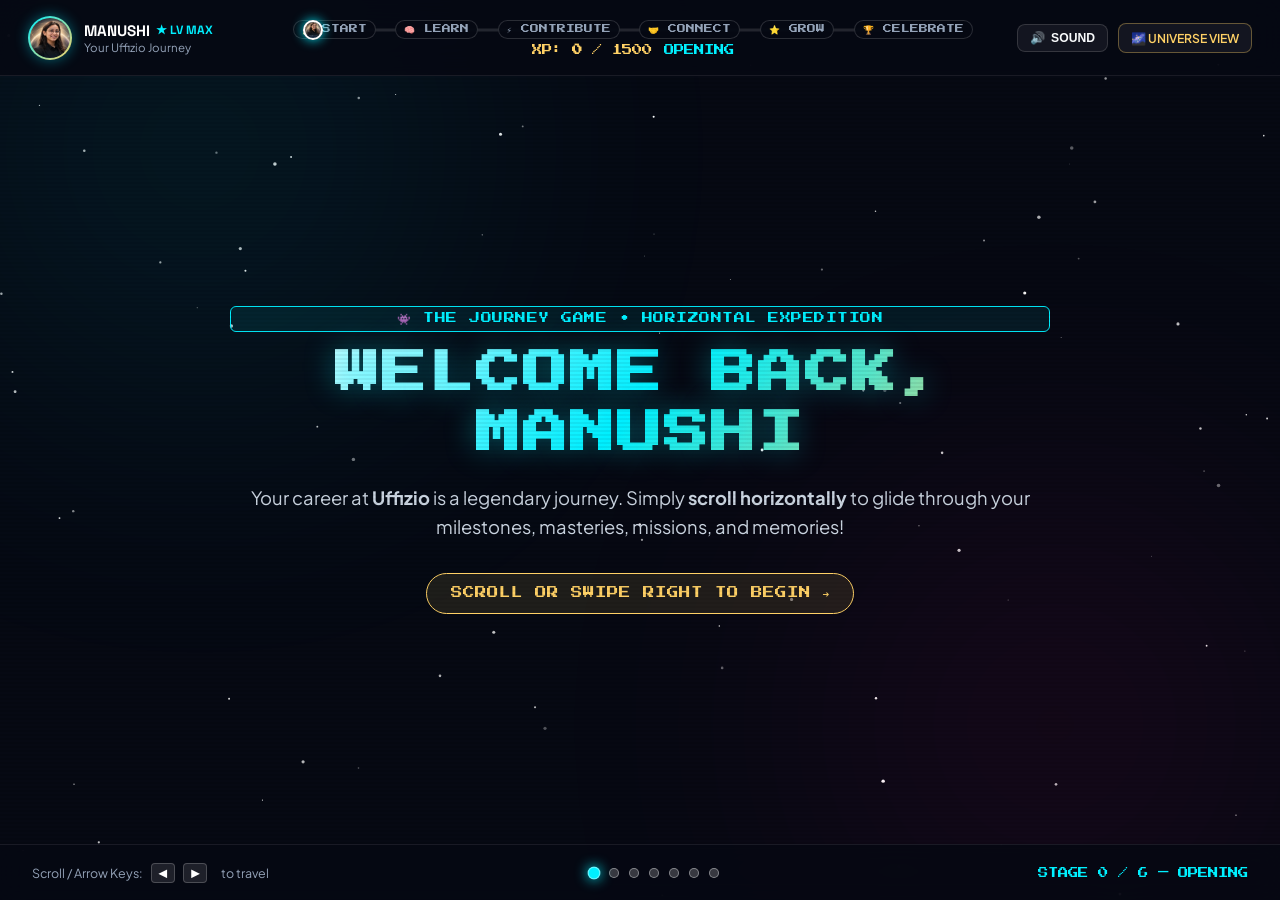
==== game.html @ 14e78135 "Initial commit: Digital Memory Palace - Employee Journey web application" ====
<!DOCTYPE html>
<html lang="en">
<head>
  <meta charset="UTF-8">
  <meta name="viewport" content="width=device-width, initial-scale=1.0">
  <title>THE JOURNEY GAME | Level Up Your Journey — Manushi</title>
  <!-- Google Fonts -->
  <link rel="preconnect" href="https://fonts.googleapis.com">
  <link rel="preconnect" href="https://fonts.gstatic.com" crossorigin>
  <link href="https://fonts.googleapis.com/css2?family=Press+Start+2P&family=Plus+Jakarta+Sans:wght@300;400;500;600;700;800&family=Space+Grotesk:wght@400;600;700;800&display=swap" rel="stylesheet">

  <style>
    :root {
      --bg-dark: #060913;
      --bg-card: rgba(15, 23, 42, 0.7);
      --border-glow: rgba(0, 240, 255, 0.22);
      --border-gold: rgba(255, 209, 102, 0.35);
      --cyan-neon: #00f0ff;
      --gold-neon: #ffd166;
      --purple-neon: #b5179e;
      --pink-neon: #ff007f;
      --green-neon: #06d6a0;
      --text-main: #f8fafc;
      --text-muted: #94a3b8;
      --font-arcade: 'Press Start 2P', monospace;
      --font-display: 'Space Grotesk', sans-serif;
      --font-body: 'Plus Jakarta Sans', sans-serif;
      --header-h: 76px;
      --bottom-h: 56px;
    }

    * {
      box-sizing: border-box;
      margin: 0;
      padding: 0;
      user-select: none;
      -webkit-user-select: none;
    }

    html, body {
      width: 100vw;
      height: 100vh;
      overflow: hidden;
      background-color: var(--bg-dark);
      color: var(--text-main);
      font-family: var(--font-body);
      position: relative;
    }

    /* Ambient Canvases */
    #starsCanvas, #confettiCanvas {
      position: fixed;
      top: 0;
      left: 0;
      width: 100%;
      height: 100%;
      pointer-events: none;
      z-index: 1;
    }
    #confettiCanvas {
      z-index: 1000;
    }

    /* Scanlines effect (subtle arcade texture) */
    .scanlines {
      position: fixed;
      top: 0;
      left: 0;
      width: 100vw;
      height: 100vh;
      pointer-events: none;
      background: linear-gradient(rgba(18, 16, 16, 0) 50%, rgba(0, 0, 0, 0.18) 50%);
      background-size: 100% 4px;
      z-index: 99;
      opacity: 0.3;
    }

    /* Ambient Nebulae */
    .ambient-glow {
      position: fixed;
      border-radius: 50%;
      filter: blur(140px);
      pointer-events: none;
      opacity: 0.14;
      z-index: 1;
      animation: pulseGlow 14s ease-in-out infinite alternate;
    }
    .glow-1 {
      width: 700px;
      height: 700px;
      background: radial-gradient(circle, #00f0ff, transparent 70%);
      top: -200px;
      left: -150px;
    }
    .glow-2 {
      width: 650px;
      height: 650px;
      background: radial-gradient(circle, #ff007f, transparent 70%);
      bottom: -150px;
      right: -100px;
    }
    @keyframes pulseGlow {
      0% { transform: scale(1) translate(0, 0); opacity: 0.1; }
      100% { transform: scale(1.15) translate(40px, 30px); opacity: 0.2; }
    }

    /* ==========================================================================
       FIXED TOP HUD & JOURNEY OVERWORLD TRACK
       ========================================================================== */
    .game-top-bar {
      position: fixed;
      top: 0;
      left: 0;
      width: 100%;
      height: var(--header-h);
      background: rgba(6, 9, 19, 0.88);
      backdrop-filter: blur(16px);
      -webkit-backdrop-filter: blur(16px);
      border-bottom: 1px solid rgba(255, 255, 255, 0.08);
      z-index: 100;
      display: flex;
      align-items: center;
      justify-content: space-between;
      padding: 0 28px;
      gap: 20px;
    }

    .player-chip {
      display: flex;
      align-items: center;
      gap: 12px;
      min-width: 220px;
    }
    .player-avatar-ring {
      position: relative;
      width: 44px;
      height: 44px;
      border-radius: 50%;
      padding: 2px;
      background: linear-gradient(135deg, var(--cyan-neon), var(--gold-neon));
      box-shadow: 0 0 14px rgba(0, 240, 255, 0.4);
    }
    .player-avatar-img {
      width: 100%;
      height: 100%;
      border-radius: 50%;
      object-fit: cover;
      background: #1e293b;
    }
    .player-chip-info h3 {
      font-family: var(--font-display);
      font-size: 0.95rem;
      font-weight: 700;
      color: #fff;
      display: flex;
      align-items: center;
      gap: 6px;
    }
    .player-chip-info p {
      font-size: 0.72rem;
      color: var(--text-muted);
    }

    /* Overworld Journey Tracker */
    .journey-track-center {
      display: flex;
      flex-direction: column;
      align-items: center;
      gap: 6px;
      flex: 1;
      max-width: 680px;
    }

    .journey-track-bar {
      position: relative;
      width: 100%;
      display: flex;
      justify-content: space-between;
      align-items: center;
    }
    /* Connecting Line */
    .journey-track-bar::before {
      content: "";
      position: absolute;
      top: 50%;
      left: 20px;
      right: 20px;
      height: 3px;
      background: rgba(255, 255, 255, 0.12);
      transform: translateY(-50%);
      z-index: 1;
    }
    .track-fill-line {
      position: absolute;
      top: 50%;
      left: 20px;
      height: 3px;
      background: linear-gradient(90deg, var(--cyan-neon), var(--purple-neon), var(--gold-neon));
      transform: translateY(-50%);
      z-index: 2;
      width: 0%;
      transition: width 0.25s ease-out;
      box-shadow: 0 0 10px var(--cyan-neon);
    }
    /* Moving Runner Avatar Pin */
    .runner-pin {
      position: absolute;
      top: 50%;
      left: 20px;
      transform: translate(-50%, -50%);
      z-index: 5;
      width: 20px;
      height: 20px;
      border-radius: 50%;
      border: 2px solid #fff;
      box-shadow: 0 0 12px var(--cyan-neon);
      transition: left 0.25s ease-out;
      pointer-events: none;
      background-image: url('manushi_avatar.jpg');
      background-size: cover;
      background-position: center;
    }

    .track-station {
      position: relative;
      z-index: 3;
      display: flex;
      align-items: center;
      gap: 5px;
      background: rgba(6, 9, 19, 0.95);
      padding: 3px 8px;
      border-radius: 12px;
      border: 1px solid rgba(255, 255, 255, 0.15);
      font-family: var(--font-arcade);
      font-size: 0.55rem;
      color: var(--text-muted);
      cursor: pointer;
      transition: all 0.25s;
    }
    .track-station:hover {
      border-color: var(--cyan-neon);
      color: #fff;
    }
    .track-station.active {
      border-color: var(--cyan-neon);
      color: var(--cyan-neon);
      box-shadow: 0 0 12px rgba(0, 240, 255, 0.4);
      background: rgba(0, 240, 255, 0.1);
    }
    .track-station.passed {
      border-color: var(--green-neon);
      color: var(--green-neon);
    }

    .track-xp-label {
      font-family: var(--font-arcade);
      font-size: 0.65rem;
      color: var(--gold-neon);
      display: flex;
      gap: 12px;
    }

    /* Top Right Tools */
    .top-actions {
      display: flex;
      align-items: center;
      gap: 10px;
      min-width: 220px;
      justify-content: flex-end;
    }
    .action-btn {
      background: rgba(255, 255, 255, 0.06);
      border: 1px solid rgba(255, 255, 255, 0.14);
      color: var(--text-main);
      padding: 6px 12px;
      border-radius: 8px;
      font-size: 0.76rem;
      font-weight: 600;
      cursor: pointer;
      display: flex;
      align-items: center;
      gap: 6px;
      transition: all 0.2s;
      text-decoration: none;
    }
    .action-btn:hover {
      background: rgba(255, 255, 255, 0.14);
      border-color: var(--cyan-neon);
    }
    .action-btn.universe {
      color: var(--gold-neon);
      border-color: rgba(255, 209, 102, 0.35);
    }

    /* ==========================================================================
       HORIZONTAL SCROLL TRACK & PANORAMIC STAGES
       ========================================================================== */
    .horizontal-viewport {
      position: absolute;
      top: var(--header-h);
      bottom: var(--bottom-h);
      left: 0;
      right: 0;
      display: flex;
      flex-direction: row;
      overflow-x: auto;
      overflow-y: hidden;
      scroll-behavior: smooth;
      scroll-snap-type: x mandatory;
      scrollbar-width: none; /* Firefox */
      -ms-overflow-style: none; /* IE */
    }
    .horizontal-viewport::-webkit-scrollbar {
      display: none; /* Chrome/Safari */
    }

    /* Stage Container (Each is a full panoramic station) */
    .journey-stage {
      flex: 0 0 100vw;
      width: 100vw;
      height: 100%;
      scroll-snap-align: start;
      scroll-snap-stop: always;
      display: flex;
      flex-direction: column;
      align-items: center;
      justify-content: center;
      padding: 24px 60px;
      position: relative;
      z-index: 10;
      opacity: 0.4;
      transform: scale(0.97);
      transition: opacity 0.5s ease, transform 0.5s ease;
    }
    .journey-stage.in-view {
      opacity: 1;
      transform: scale(1);
    }

    /* Clean Stage Header */
    .stage-badge-tag {
      font-family: var(--font-arcade);
      font-size: 0.68rem;
      color: var(--cyan-neon);
      background: rgba(0, 240, 255, 0.08);
      border: 1px solid var(--cyan-neon);
      padding: 5px 14px;
      border-radius: 6px;
      margin-bottom: 12px;
      letter-spacing: 0.5px;
    }
    .stage-title {
      font-family: var(--font-display);
      font-size: clamp(1.6rem, 3.2vw, 2.4rem);
      font-weight: 800;
      color: #fff;
      margin-bottom: 8px;
      text-align: center;
      line-height: 1.2;
    }
    .stage-subtitle {
      font-size: 0.95rem;
      color: var(--text-muted);
      margin-bottom: 28px;
      text-align: center;
      max-width: 620px;
    }

    /* ==========================================================================
       STAGE 0: OPENING / TITLE HERO
       ========================================================================== */
    .hero-opening {
      text-align: center;
      max-width: 820px;
    }
    .hero-arcade-title {
      font-family: var(--font-arcade);
      font-size: clamp(1.6rem, 4.5vw, 2.8rem);
      line-height: 1.35;
      background: linear-gradient(135deg, #ffffff 0%, var(--cyan-neon) 50%, var(--gold-neon) 100%);
      -webkit-background-clip: text;
      -webkit-text-fill-color: transparent;
      margin-bottom: 18px;
      letter-spacing: 2px;
      text-shadow: 0 0 30px rgba(0, 240, 255, 0.35);
    }
    .hero-desc {
      font-size: 1.15rem;
      color: #cbd5e1;
      line-height: 1.6;
      margin-bottom: 32px;
    }
    .hero-scroll-cue {
      display: inline-flex;
      align-items: center;
      gap: 12px;
      font-family: var(--font-arcade);
      font-size: 0.72rem;
      color: var(--gold-neon);
      background: rgba(255, 209, 102, 0.1);
      border: 1px solid var(--gold-neon);
      padding: 12px 24px;
      border-radius: 30px;
      animation: cuePulse 2s infinite alternate;
      cursor: pointer;
    }
    @keyframes cuePulse {
      0% { transform: translateX(0); box-shadow: 0 0 10px rgba(255, 209, 102, 0.3); }
      100% { transform: translateX(8px); box-shadow: 0 0 24px rgba(255, 209, 102, 0.7); }
    }

    /* ==========================================================================
       STAGE 1: START (Level 01 — The Beginning)
       ========================================================================== */
    .stage-start-layout {
      display: flex;
      align-items: center;
      justify-content: center;
      gap: 50px;
      max-width: 960px;
      width: 100%;
    }
    .day1-polaroid {
      background: #ffffff;
      padding: 14px 14px 24px 14px;
      border-radius: 12px;
      box-shadow: 0 20px 50px rgba(0, 0, 0, 0.8), 0 0 24px rgba(0, 240, 255, 0.25);
      width: 320px;
      transform: rotate(-2deg);
      transition: transform 0.4s ease;
      flex-shrink: 0;
    }
    .day1-polaroid:hover {
      transform: rotate(0deg) scale(1.03);
    }
    .day1-img {
      width: 100%;
      aspect-ratio: 4/3;
      object-fit: cover;
      border-radius: 6px;
      background: #0f172a;
      display: block;
    }
    .day1-caption {
      margin-top: 12px;
      display: flex;
      justify-content: space-between;
      color: #0f172a;
      font-weight: 700;
      font-size: 0.95rem;
    }
    .day1-story {
      max-width: 480px;
      display: flex;
      flex-direction: column;
      gap: 18px;
    }
    .quote-glass-card {
      background: var(--bg-card);
      border-left: 4px solid var(--cyan-neon);
      border-radius: 0 16px 16px 0;
      padding: 22px 24px;
      box-shadow: 0 10px 30px rgba(0, 0, 0, 0.4);
    }
    .quote-glass-card h4 {
      font-family: var(--font-display);
      font-size: 1.15rem;
      color: #fff;
      margin-bottom: 8px;
    }
    .quote-glass-card p {
      font-size: 0.95rem;
      color: var(--text-muted);
      line-height: 1.65;
    }
    .id-pill {
      display: inline-flex;
      align-items: center;
      gap: 12px;
      background: rgba(255, 255, 255, 0.05);
      border: 1px solid rgba(255, 255, 255, 0.12);
      padding: 10px 18px;
      border-radius: 12px;
      font-size: 0.82rem;
      color: var(--cyan-neon);
    }

    /* ==========================================================================
       STAGE 2: LEARN (Level 02 — The Learning)
       ========================================================================== */
    .skills-gallery {
      display: flex;
      gap: 24px;
      justify-content: center;
      max-width: 1040px;
      width: 100%;
    }
    .skill-card-clean {
      flex: 1;
      background: var(--bg-card);
      border: 1px solid var(--border-glow);
      border-radius: 18px;
      padding: 28px 20px;
      display: flex;
      flex-direction: column;
      align-items: center;
      text-align: center;
      gap: 14px;
      transition: all 0.35s;
    }
    .skill-card-clean:hover {
      transform: translateY(-6px);
      border-color: var(--purple-neon);
      box-shadow: 0 12px 30px rgba(181, 23, 158, 0.25);
    }
    .skill-icon-orb {
      width: 58px;
      height: 58px;
      border-radius: 50%;
      background: radial-gradient(circle, #b5179e, #7209b7);
      display: flex;
      align-items: center;
      justify-content: center;
      font-size: 1.6rem;
      box-shadow: 0 0 20px rgba(181, 23, 158, 0.5);
    }
    .skill-card-clean h4 {
      font-family: var(--font-display);
      font-size: 1.05rem;
      font-weight: 700;
      color: #fff;
    }
    .skill-card-clean p {
      font-size: 0.82rem;
      color: var(--text-muted);
      line-height: 1.5;
    }

    /* ==========================================================================
       STAGE 3: CONTRIBUTE (Level 03 — The Contribution)
       ========================================================================== */
    .missions-gallery {
      display: flex;
      gap: 22px;
      justify-content: center;
      max-width: 1080px;
      width: 100%;
    }
    .mission-card-clean {
      flex: 1;
      background: rgba(17, 24, 39, 0.85);
      border: 1px solid rgba(0, 240, 255, 0.2);
      border-radius: 18px;
      padding: 26px 20px;
      display: flex;
      flex-direction: column;
      gap: 12px;
      transition: all 0.35s;
    }
    .mission-card-clean:hover {
      transform: translateY(-6px);
      border-color: var(--cyan-neon);
      box-shadow: 0 12px 30px rgba(0, 240, 255, 0.25);
    }
    .mission-meta-top {
      display: flex;
      justify-content: space-between;
      align-items: center;
    }
    .mission-tag {
      font-family: var(--font-arcade);
      font-size: 0.58rem;
      color: var(--cyan-neon);
    }
    .mission-metric {
      font-size: 0.85rem;
      font-weight: 700;
      color: var(--green-neon);
    }
    .mission-card-clean h4 {
      font-family: var(--font-display);
      font-size: 1.1rem;
      font-weight: 700;
      color: #fff;
    }
    .mission-card-clean p {
      font-size: 0.82rem;
      color: var(--text-muted);
      line-height: 1.5;
    }

    /* ==========================================================================
       STAGE 4: CONNECT (Level 04 — The People)
       ========================================================================== */
    .people-gallery {
      display: flex;
      gap: 28px;
      justify-content: center;
      max-width: 1020px;
      width: 100%;
    }
    .teammate-box-clean {
      flex: 1;
      background: var(--bg-card);
      border: 1px solid rgba(255, 255, 255, 0.12);
      border-radius: 20px;
      padding: 26px 22px;
      display: flex;
      flex-direction: column;
      gap: 14px;
      transition: all 0.35s;
    }
    .teammate-box-clean:hover {
      transform: translateY(-6px);
      border-color: var(--pink-neon);
      box-shadow: 0 12px 30px rgba(255, 0, 127, 0.2);
    }
    .teammate-header {
      display: flex;
      align-items: center;
      gap: 14px;
    }
    .teammate-photo {
      width: 52px;
      height: 52px;
      border-radius: 50%;
      object-fit: cover;
      border: 2px solid var(--pink-neon);
    }
    .teammate-header h4 {
      font-family: var(--font-display);
      font-size: 1.05rem;
      font-weight: 700;
      color: #fff;
    }
    .teammate-header span {
      font-size: 0.76rem;
      color: var(--cyan-neon);
    }
    .teammate-quote-text {
      font-size: 0.88rem;
      color: #e2e8f0;
      font-style: italic;
      line-height: 1.55;
      background: rgba(0, 0, 0, 0.25);
      padding: 14px;
      border-radius: 12px;
      border-left: 3px solid var(--gold-neon);
    }

    /* ==========================================================================
       STAGE 5: GROW (Level 05 — The Moments)
       ========================================================================== */
    .trophies-gallery {
      display: flex;
      gap: 24px;
      justify-content: center;
      max-width: 1040px;
      width: 100%;
    }
    .trophy-card-clean {
      flex: 1;
      background: var(--bg-card);
      border: 1px solid var(--border-gold);
      border-radius: 20px;
      padding: 28px 20px;
      display: flex;
      flex-direction: column;
      align-items: center;
      text-align: center;
      gap: 12px;
      transition: all 0.35s;
    }
    .trophy-card-clean:hover {
      transform: translateY(-6px);
      border-color: var(--gold-neon);
      box-shadow: 0 14px 36px rgba(255, 209, 102, 0.3);
    }
    .trophy-emoji {
      font-size: 3rem;
      filter: drop-shadow(0 0 12px var(--gold-neon));
    }
    .trophy-card-clean h4 {
      font-family: var(--font-display);
      font-size: 1.05rem;
      font-weight: 700;
      color: #fff;
    }
    .trophy-org-tag {
      font-size: 0.74rem;
      color: var(--gold-neon);
      font-weight: 600;
    }
    .trophy-card-clean p {
      font-size: 0.8rem;
      color: var(--text-muted);
      line-height: 1.5;
    }

    /* ==========================================================================
       STAGE 6: CELEBRATE (Level Complete & Milestone Badges)
       ========================================================================== */
    .celebrate-clean-layout {
      display: flex;
      flex-direction: column;
      align-items: center;
      text-align: center;
      max-width: 960px;
      width: 100%;
      gap: 24px;
    }
    .victory-crest-glow {
      font-size: 3.8rem;
      filter: drop-shadow(0 0 24px var(--gold-neon));
      animation: bounceCrest 2s infinite;
    }
    @keyframes bounceCrest {
      0%, 100% { transform: translateY(0); }
      50% { transform: translateY(-8px); }
    }

    /* 4 Distinct Milestone Badges from User Spec */
    .milestones-row-clean {
      display: flex;
      gap: 18px;
      width: 100%;
      justify-content: center;
    }
    .milestone-badge-card {
      flex: 1;
      max-width: 220px;
      background: rgba(15, 23, 42, 0.8);
      border: 1px solid rgba(255, 209, 102, 0.3);
      border-radius: 16px;
      padding: 20px 14px;
      display: flex;
      flex-direction: column;
      align-items: center;
      gap: 10px;
      transition: all 0.3s;
    }
    .milestone-badge-card:hover {
      transform: translateY(-5px);
      border-color: var(--gold-neon);
      box-shadow: 0 10px 24px rgba(255, 209, 102, 0.35);
    }
    .milestone-badge-card.active-year {
      border-color: var(--cyan-neon);
      background: linear-gradient(180deg, rgba(0, 240, 255, 0.12), rgba(15, 23, 42, 0.9));
      box-shadow: 0 0 24px rgba(0, 240, 255, 0.4);
    }
    .m-tenure {
      font-family: var(--font-arcade);
      font-size: 0.58rem;
      padding: 3px 8px;
      border-radius: 4px;
      background: #e11d48;
      color: #fff;
    }
    .m-icon {
      font-size: 2.2rem;
    }
    .m-title {
      font-family: var(--font-arcade);
      font-size: 0.72rem;
      color: var(--gold-neon);
      letter-spacing: 0.5px;
    }
    .m-tagline {
      font-size: 0.74rem;
      color: var(--text-muted);
      line-height: 1.4;
    }

    .celebrate-actions {
      display: flex;
      gap: 14px;
      margin-top: 10px;
    }
    .celebrate-btn {
      padding: 12px 24px;
      border-radius: 10px;
      font-family: var(--font-arcade);
      font-size: 0.68rem;
      cursor: pointer;
      border: none;
      transition: all 0.2s;
      text-decoration: none;
      display: inline-flex;
      align-items: center;
      gap: 8px;
    }
    .celebrate-btn.gold {
      background: var(--gold-neon);
      color: #000;
      font-weight: 700;
      box-shadow: 0 0 20px rgba(255, 209, 102, 0.6);
    }
    .celebrate-btn.gold:hover {
      transform: scale(1.05);
    }
    .celebrate-btn.outline {
      background: rgba(255, 255, 255, 0.08);
      border: 1px solid rgba(255, 255, 255, 0.2);
      color: #fff;
    }
    .celebrate-btn.outline:hover {
      background: rgba(255, 255, 255, 0.16);
    }

    /* ==========================================================================
       BOTTOM CLEAN NAVIGATION & QUICK JUMP DOCK
       ========================================================================== */
    .bottom-dock {
      position: fixed;
      bottom: 0;
      left: 0;
      width: 100%;
      height: var(--bottom-h);
      background: rgba(6, 9, 19, 0.88);
      backdrop-filter: blur(14px);
      -webkit-backdrop-filter: blur(14px);
      border-top: 1px solid rgba(255, 255, 255, 0.08);
      z-index: 100;
      display: flex;
      align-items: center;
      justify-content: space-between;
      padding: 0 32px;
    }

    .scroll-hint {
      display: flex;
      align-items: center;
      gap: 8px;
      font-size: 0.78rem;
      color: var(--text-muted);
    }
    .kbd-chip {
      background: rgba(255, 255, 255, 0.1);
      border: 1px solid rgba(255, 255, 255, 0.2);
      padding: 2px 6px;
      border-radius: 4px;
      font-size: 0.7rem;
      color: #fff;
    }

    .quick-jump-dots {
      display: flex;
      align-items: center;
      gap: 10px;
    }
    .jump-dot {
      width: 10px;
      height: 10px;
      border-radius: 50%;
      background: rgba(255, 255, 255, 0.2);
      border: 1px solid rgba(255, 255, 255, 0.4);
      cursor: pointer;
      transition: all 0.25s;
    }
    .jump-dot:hover {
      background: var(--cyan-neon);
      transform: scale(1.3);
    }
    .jump-dot.active {
      background: var(--cyan-neon);
      box-shadow: 0 0 10px var(--cyan-neon);
      transform: scale(1.3);
    }

    .active-stage-readout {
      font-family: var(--font-arcade);
      font-size: 0.65rem;
      color: var(--cyan-neon);
    }

    /* Floating XP Notification */
    .floating-xp {
      position: fixed;
      font-family: var(--font-arcade);
      font-size: 1rem;
      color: var(--gold-neon);
      pointer-events: none;
      z-index: 1000;
      text-shadow: 0 0 10px rgba(255, 209, 102, 0.8);
      animation: floatUpFade 1.3s ease-out forwards;
    }
    @keyframes floatUpFade {
      0% { opacity: 0; transform: translateY(0) scale(0.8); }
      20% { opacity: 1; transform: translateY(-15px) scale(1.1); }
      100% { opacity: 0; transform: translateY(-50px) scale(1); }
    }

    /* Responsive adjustments */
    @media (max-width: 900px) {
      .stage-start-layout {
        flex-direction: column;
        gap: 20px;
      }
      .day1-polaroid {
        width: 240px;
      }
      .skills-gallery, .missions-gallery, .people-gallery, .trophies-gallery, .milestones-row-clean {
        flex-wrap: wrap;
      }
      .skill-card-clean, .mission-card-clean, .teammate-box-clean, .trophy-card-clean, .milestone-badge-card {
        min-width: 180px;
      }
      .player-chip {
        min-width: auto;
      }
      .journey-track-center {
        display: none;
      }
    }
  </style>
</head>
<body>
  <div class="scanlines"></div>
  <canvas id="starsCanvas"></canvas>
  <canvas id="confettiCanvas"></canvas>
  <div class="ambient-glow glow-1"></div>
  <div class="ambient-glow glow-2"></div>

  <!-- ========================================================================
       TOP BAR & OVERWORLD TRACK
       ======================================================================== -->
  <header class="game-top-bar">
    <!-- Player Info -->
    <div class="player-chip">
      <div class="player-avatar-ring">
        <img src="manushi_portrait.jpg" alt="Manushi" class="player-avatar-img" onerror="this.src='manushi_avatar.jpg'">
      </div>
      <div class="player-chip-info">
        <h3>MANUSHI <span style="color:var(--cyan-neon); font-size:0.75rem;">★ LV MAX</span></h3>
        <p>Your Uffizio Journey</p>
      </div>
    </div>

    <!-- Center Overworld Journey Map -->
    <div class="journey-track-center">
      <div class="journey-track-bar">
        <div class="track-fill-line" id="topTrackFill"></div>
        <div class="runner-pin" id="topRunnerPin"></div>

        <div class="track-station active" data-index="1" id="trackStation1">🚀 START</div>
        <div class="track-station" data-index="2" id="trackStation2">🧠 LEARN</div>
        <div class="track-station" data-index="3" id="trackStation3">⚡ CONTRIBUTE</div>
        <div class="track-station" data-index="4" id="trackStation4">🤝 CONNECT</div>
        <div class="track-station" data-index="5" id="trackStation5">⭐ GROW</div>
        <div class="track-station" data-index="6" id="trackStation6">🏆 CELEBRATE</div>
      </div>
      <div class="track-xp-label">
        <span>XP: <strong id="hudXpNum">0</strong> / 1500</span>
        <span id="currentStatusText" style="color:var(--cyan-neon);">STARTING QUEST...</span>
      </div>
    </div>

    <!-- Top Right Actions -->
    <div class="top-actions">
      <button class="action-btn" id="soundToggleBtn" title="Toggle Sound">
        <span id="soundIcon">🔊</span> SOUND
      </button>
      <a href="index.html" class="action-btn universe" title="Switch to 3D Universe View">
        🌌 UNIVERSE VIEW
      </a>
    </div>
  </header>

  <!-- ========================================================================
       HORIZONTAL SCROLL VIEWPORT
       ======================================================================== -->
  <main class="horizontal-viewport" id="viewport">

    <!-- ====================================================================
         STAGE 0: HERO OPENING
         ==================================================================== -->
    <section class="journey-stage in-view" data-stage="0" id="stage0">
      <div class="hero-opening">
        <div class="stage-badge-tag">👾 THE JOURNEY GAME • HORIZONTAL EXPEDITION</div>
        <h1 class="hero-arcade-title">WELCOME BACK, MANUSHI</h1>
        <p class="hero-desc">
          Your career at <strong>Uffizio</strong> is a legendary journey. 
          Simply <strong>scroll horizontally</strong> to glide through your milestones, masteries, missions, and memories!
        </p>
        <div class="hero-scroll-cue" id="startScrollCue">
          SCROLL OR SWIPE RIGHT TO BEGIN ➔
        </div>
      </div>
    </section>

    <!-- ====================================================================
         STAGE 1: START (Level 01 — The Beginning)
         ==================================================================== -->
    <section class="journey-stage" data-stage="1" id="stage1">
      <div class="stage-badge-tag">🔓 LEVEL 01 — THE BEGINNING</div>
      <h2 class="stage-title">“Do you remember your first day?”</h2>
      <p class="stage-subtitle">The first step into Uffizio that started an unforgettable transformation.</p>

      <div class="stage-start-layout">
        <!-- Day 1 Polaroid -->
        <div class="day1-polaroid">
          <img src="manushi_portrait.jpg" alt="Manushi First Day" class="day1-img" onerror="this.src='manushi_avatar.jpg'">
          <div class="day1-caption">
            <span>Day 01 at Uffizio 🌟</span>
            <span style="color:#64748b; font-size:0.75rem;">Day 1 Memory</span>
          </div>
        </div>

        <!-- Day 1 Story -->
        <div class="day1-story">
          <div class="quote-glass-card">
            <h4>The First Desk, The First Welcome</h4>
            <p>
              A fresh workspace, a cup of warm coffee, curious eyes, and a team ready to welcome you with open arms. That first day laid the foundation for everything you would build.
            </p>
          </div>
          <div class="id-pill">
            <span>🪪</span>
            <span>UFFIZIO ADVENTURER PASS: #UF-MANUSHI • DAY 1 CLEARED</span>
          </div>
        </div>
      </div>
    </section>

    <!-- ====================================================================
         STAGE 2: LEARN (Level 02 — The Learning)
         ==================================================================== -->
    <section class="journey-stage" data-stage="2" id="stage2">
      <div class="stage-badge-tag">🔓 LEVEL 02 — THE LEARNING</div>
      <h2 class="stage-title">Skills, Mastery & Constellations</h2>
      <p class="stage-subtitle">From eager curiosity to formidable domain mastery across modern technologies.</p>

      <div class="skills-gallery">
        <div class="skill-card-clean">
          <div class="skill-icon-orb">🌌</div>
          <h4>Distributed Streaming</h4>
          <p>Architected Kafka & Redis streaming channels with fault-tolerant delivery pipelines.</p>
        </div>
        <div class="skill-card-clean">
          <div class="skill-icon-orb">🤖</div>
          <h4>AI Agentic Workflows</h4>
          <p>Engineered autonomous LLM agents, intelligent triage, and developer copilot tools.</p>
        </div>
        <div class="skill-card-clean">
          <div class="skill-icon-orb">☁️</div>
          <h4>Cloud Architecture</h4>
          <p>Designed scalable multi-region micro-services with zero downtime deployments.</p>
        </div>
        <div class="skill-card-clean">
          <div class="skill-icon-orb">🌱</div>
          <h4>Peer Mentorship</h4>
          <p>Guided junior developers through clean code practices, reviews, and architectural patterns.</p>
        </div>
      </div>
    </section>

    <!-- ====================================================================
         STAGE 3: CONTRIBUTE (Level 03 — The Contribution)
         ==================================================================== -->
    <section class="journey-stage" data-stage="3" id="stage3">
      <div class="stage-badge-tag">🔓 LEVEL 03 — THE CONTRIBUTION</div>
      <h2 class="stage-title">Major Work & High-Impact Quests</h2>
      <p class="stage-subtitle">Flagship production missions delivered to hundreds of thousands of users worldwide.</p>

      <div class="missions-gallery">
        <div class="mission-card-clean">
          <div class="mission-meta-top">
            <span class="mission-tag">MISSION #01</span>
            <span class="mission-metric">150K Daily Users</span>
          </div>
          <h4>Quantum Platform 2.0</h4>
          <p>Modern micro-frontend architecture with ultra-responsive UX and high availability.</p>
        </div>

        <div class="mission-card-clean">
          <div class="mission-meta-top">
            <span class="mission-tag">MISSION #02</span>
            <span class="mission-metric">4x Speed Boost</span>
          </div>
          <h4>Real-Time Telemetry</h4>
          <p>Reduced fleet streaming latency by 72% for instant live vehicle tracking updates.</p>
        </div>

        <div class="mission-card-clean">
          <div class="mission-meta-top">
            <span class="mission-tag">MISSION #03</span>
            <span class="mission-metric">80+ Components</span>
          </div>
          <h4>Unified Design System</h4>
          <p>Harmonized design consistency across 4 enterprise applications for rapid shipping.</p>
        </div>

        <div class="mission-card-clean">
          <div class="mission-meta-top">
            <span class="mission-tag">MISSION #04</span>
            <span class="mission-metric">SOC-2 Verified</span>
          </div>
          <h4>Enterprise RBAC & Auth</h4>
          <p>Hardened multi-tenant security controls, protecting mission-critical fleet data.</p>
        </div>
      </div>
    </section>

    <!-- ====================================================================
         STAGE 4: CONNECT (Level 04 — The People)
         ==================================================================== -->
    <section class="journey-stage" data-stage="4" id="stage4">
      <div class="stage-badge-tag">🔓 LEVEL 04 — THE PEOPLE</div>
      <h2 class="stage-title">Team Memories & Camaraderie</h2>
      <p class="stage-subtitle">The people who stood beside you through late-night sprints and celebrate every win.</p>

      <div class="people-gallery">
        <div class="teammate-box-clean">
          <div class="teammate-header">
            <img src="https://images.unsplash.com/photo-1507003211169-0a1dd7228f2d?auto=format&fit=crop&w=150&q=80" alt="Rajesh" class="teammate-photo">
            <div>
              <h4>Rajesh Varma</h4>
              <span>VP of Engineering</span>
            </div>
          </div>
          <p class="teammate-quote-text">
            “Manushi was trusted with core architecture decisions from Day 30. Her clarity of thought elevates the entire engineering team.”
          </p>
        </div>

        <div class="teammate-box-clean">
          <div class="teammate-header">
            <img src="https://images.unsplash.com/photo-1580489944761-15a19d654956?auto=format&fit=crop&w=150&q=80" alt="Ananya" class="teammate-photo">
            <div>
              <h4>Ananya Rao</h4>
              <span>Frontend Lead</span>
            </div>
          </div>
          <p class="teammate-quote-text">
            “Late-night pair programming champion during the Q3 launch. Never lost patience, always brought contagious energy!”
          </p>
        </div>

        <div class="teammate-box-clean">
          <div class="teammate-header">
            <img src="https://images.unsplash.com/photo-1500648767791-00dcc994a43e?auto=format&fit=crop&w=150&q=80" alt="Karan" class="teammate-photo">
            <div>
              <h4>Karan Dave</h4>
              <span>Product Manager</span>
            </div>
          </div>
          <p class="teammate-quote-text">
            “Brought clarity, pizza, and endless positivity to every sprint standup. A true cornerstone teammate.”
          </p>
        </div>
      </div>
    </section>

    <!-- ====================================================================
         STAGE 5: GROW (Level 05 — The Moments)
         ==================================================================== -->
    <section class="journey-stage" data-stage="5" id="stage5">
      <div class="stage-badge-tag">🔓 LEVEL 05 — THE MOMENTS</div>
      <h2 class="stage-title">Accolades & Spotlights</h2>
      <p class="stage-subtitle">Standing ovations and awards earned through relentless craftsmanship.</p>

      <div class="trophies-gallery">
        <div class="trophy-card-clean">
          <div class="trophy-emoji">🏆</div>
          <h4>Annual MVP Award</h4>
          <span class="trophy-org-tag">Leadership Honor</span>
          <p>Recognized for top 1% contribution across tech organization.</p>
        </div>

        <div class="trophy-card-clean">
          <div class="trophy-emoji">🥇</div>
          <h4>Hackathon Champion</h4>
          <span class="trophy-org-tag">1st Place Winner</span>
          <p>Built offline-first sync engine in 36 continuous hours.</p>
        </div>

        <div class="trophy-card-clean">
          <div class="trophy-emoji">⭐</div>
          <h4>Q3 Spotlight</h4>
          <span class="trophy-org-tag">Peer Recognition</span>
          <p>Honored for extraordinary platform reliability under historic peak load.</p>
        </div>

        <div class="trophy-card-clean">
          <div class="trophy-emoji">💎</div>
          <h4>Living Values Champion</h4>
          <span class="trophy-org-tag">Culture Award</span>
          <p>Embodied radical ownership, empathy first, and craftsmanship.</p>
        </div>
      </div>
    </section>

    <!-- ====================================================================
         STAGE 6: CELEBRATE (Level Complete & Milestone Badges)
         ==================================================================== -->
    <section class="journey-stage" data-stage="6" id="stage6">
      <div class="celebrate-clean-layout">
        <div class="victory-crest-glow">🏆</div>
        <div class="stage-badge-tag" style="border-color: var(--gold-neon); color: var(--gold-neon);">
          ★ LEVEL COMPLETE — HALL OF FAME ★
        </div>
        <h2 class="stage-title" style="color: var(--gold-neon);">CONGRATULATIONS, MANUSHI!</h2>
        <p class="stage-subtitle">
          You conquered every chapter of your Uffizio career quest. You didn't just scroll — you leveled up!
        </p>

        <!-- 4 Milestone Badges from User Spec -->
        <div class="milestones-row-clean">
          <!-- 1 Year -->
          <div class="milestone-badge-card active-year">
            <span class="m-tenure">1 YEAR</span>
            <div class="m-icon">🌱</div>
            <div class="m-title">FIRST YEAR</div>
            <p class="m-tagline">“From curious newcomer to foundation champion.”</p>
          </div>

          <!-- 3 Year -->
          <div class="milestone-badge-card">
            <span class="m-tenure" style="background:#3b82f6;">3 YEAR</span>
            <div class="m-icon">🔨</div>
            <div class="m-title">BUILDER</div>
            <p class="m-tagline">“Architecting scalable systems and resilient features.”</p>
          </div>

          <!-- 5 Year -->
          <div class="milestone-badge-card">
            <span class="m-tenure" style="background:#8b5cf6;">5 YEAR</span>
            <div class="m-icon">⚡</div>
            <div class="m-title">IMPACT MAKER</div>
            <p class="m-tagline">“Driving transformations and mentoring teams.”</p>
          </div>

          <!-- 10 Year -->
          <div class="milestone-badge-card">
            <span class="m-tenure" style="background:#eab308; color:#000;">10 YEAR</span>
            <div class="m-icon">👑</div>
            <div class="m-title">INFLUENCER</div>
            <p class="m-tagline">“Legendary pillar of Uffizio, inspiring generations.”</p>
          </div>
        </div>

        <div class="celebrate-actions">
          <button class="celebrate-btn gold" id="printPassBtn">
            🖨️ PRINT / SAVE CAREER PASS
          </button>
          <a href="index.html" class="celebrate-btn outline">
            🌌 EXPLORE 3D UNIVERSE
          </a>
        </div>
      </div>
    </section>

  </main>

  <!-- ========================================================================
       BOTTOM QUICK NAVIGATION BAR
       ======================================================================== -->
  <footer class="bottom-dock">
    <div class="scroll-hint">
      <span>Scroll / Arrow Keys:</span>
      <span class="kbd-chip">◀</span>
      <span class="kbd-chip">▶</span>
      <span style="color:var(--text-muted); margin-left: 6px;">to travel</span>
    </div>

    <div class="quick-jump-dots">
      <div class="jump-dot active" data-index="0" title="Opening"></div>
      <div class="jump-dot" data-index="1" title="Level 1: Start"></div>
      <div class="jump-dot" data-index="2" title="Level 2: Learn"></div>
      <div class="jump-dot" data-index="3" title="Level 3: Contribute"></div>
      <div class="jump-dot" data-index="4" title="Level 4: Connect"></div>
      <div class="jump-dot" data-index="5" title="Level 5: Grow"></div>
      <div class="jump-dot" data-index="6" title="Celebrate"></div>
    </div>

    <div class="active-stage-readout" id="activeStageLabel">
      STAGE 0 / 6 — OPENING
    </div>
  </footer>

  <!-- ========================================================================
       GAME LOGIC, SMOOTH HORIZONTAL SCROLL & SOUND
       ======================================================================== -->
  <script>
    // -------------------------------------------------------------------------
    // 1. SOUND SYNTHESIZER (Pure Web Audio API)
    // -------------------------------------------------------------------------
    class SoundEngine {
      constructor() {
        this.ctx = null;
        this.muted = false;
      }
      init() {
        if (!this.ctx) {
          const AudioContext = window.AudioContext || window.webkitAudioContext;
          this.ctx = new AudioContext();
        }
        if (this.ctx.state === 'suspended') {
          this.ctx.resume();
        }
      }
      playChime(freq = 600, duration = 0.15) {
        if (this.muted) return;
        this.init();
        const osc = this.ctx.createOscillator();
        const gain = this.ctx.createGain();
        osc.type = 'triangle';
        osc.frequency.setValueAtTime(freq, this.ctx.currentTime);
        gain.gain.setValueAtTime(0.08, this.ctx.currentTime);
        gain.gain.exponentialRampToValueAtTime(0.0001, this.ctx.currentTime + duration);
        osc.connect(gain);
        gain.connect(this.ctx.destination);
        osc.start();
        osc.stop(this.ctx.currentTime + duration);
      }
      playLevelUnlock() {
        if (this.muted) return;
        this.init();
        const now = this.ctx.currentTime;
        [523.25, 659.25, 783.99, 1046.50].forEach((freq, idx) => {
          const osc = this.ctx.createOscillator();
          const gain = this.ctx.createGain();
          osc.type = 'sine';
          osc.frequency.setValueAtTime(freq, now + idx * 0.08);
          gain.gain.setValueAtTime(0.09, now + idx * 0.08);
          gain.gain.exponentialRampToValueAtTime(0.001, now + (idx + 1) * 0.12);
          osc.connect(gain);
          gain.connect(this.ctx.destination);
          osc.start(now + idx * 0.08);
          osc.stop(now + (idx + 1) * 0.12);
        });
      }
      playVictory() {
        if (this.muted) return;
        this.init();
        const now = this.ctx.currentTime;
        [523.25, 659.25, 783.99, 1046.50, 1318.51].forEach((f, i) => {
          const osc = this.ctx.createOscillator();
          const gain = this.ctx.createGain();
          osc.type = 'triangle';
          osc.frequency.setValueAtTime(f, now + i * 0.1);
          gain.gain.setValueAtTime(0.1, now + i * 0.1);
          gain.gain.exponentialRampToValueAtTime(0.0001, now + i * 0.1 + 0.35);
          osc.connect(gain);
          gain.connect(this.ctx.destination);
          osc.start(now + i * 0.1);
          osc.stop(now + i * 0.1 + 0.35);
        });
      }
    }
    const audio = new SoundEngine();

    // -------------------------------------------------------------------------
    // 2. STARFIELD BACKGROUND CANVAS
    // -------------------------------------------------------------------------
    const starsCanvas = document.getElementById('starsCanvas');
    const sCtx = starsCanvas.getContext('2d');
    let stars = [];
    function initStars() {
      starsCanvas.width = window.innerWidth;
      starsCanvas.height = window.innerHeight;
      stars = [];
      for (let i = 0; i < 90; i++) {
        stars.push({
          x: Math.random() * starsCanvas.width,
          y: Math.random() * starsCanvas.height,
          radius: Math.random() * 1.4 + 0.4,
          alpha: Math.random() * 0.7 + 0.3,
          speed: Math.random() * 0.25 + 0.08
        });
      }
    }
    window.addEventListener('resize', initStars);
    initStars();
    function animateStars() {
      sCtx.clearRect(0, 0, starsCanvas.width, starsCanvas.height);
      stars.forEach(s => {
        s.y -= s.speed;
        if (s.y < 0) { s.y = starsCanvas.height; s.x = Math.random() * starsCanvas.width; }
        sCtx.beginPath();
        sCtx.arc(s.x, s.y, s.radius, 0, Math.PI * 2);
        sCtx.fillStyle = `rgba(255,255,255,${s.alpha})`;
        sCtx.fill();
      });
      requestAnimationFrame(animateStars);
    }
    animateStars();

    // -------------------------------------------------------------------------
    // 3. CONFETTI BURST
    // -------------------------------------------------------------------------
    const confettiCanvas = document.getElementById('confettiCanvas');
    const cCtx = confettiCanvas.getContext('2d');
    let confettiList = [];
    function launchConfetti(count = 100) {
      confettiCanvas.width = window.innerWidth;
      confettiCanvas.height = window.innerHeight;
      const colors = ['#00f0ff', '#ffd166', '#ff007f', '#06d6a0', '#ffffff'];
      for (let i = 0; i < count; i++) {
        confettiList.push({
          x: confettiCanvas.width / 2 + (Math.random() * 200 - 100),
          y: confettiCanvas.height / 2,
          vx: (Math.random() - 0.5) * 14,
          vy: Math.random() * -12 - 4,
          size: Math.random() * 8 + 4,
          color: colors[Math.floor(Math.random() * colors.length)],
          rotation: Math.random() * 360,
          rotationSpeed: (Math.random() - 0.5) * 10,
          life: 1
        });
      }
    }
    function animateConfetti() {
      cCtx.clearRect(0, 0, confettiCanvas.width, confettiCanvas.height);
      for (let i = confettiList.length - 1; i >= 0; i--) {
        const p = confettiList[i];
        p.x += p.vx; p.y += p.vy;
        p.vy += 0.3;
        p.rotation += p.rotationSpeed;
        p.life -= 0.012;
        cCtx.save();
        cCtx.translate(p.x, p.y);
        cCtx.rotate((p.rotation * Math.PI) / 180);
        cCtx.fillStyle = p.color;
        cCtx.globalAlpha = Math.max(0, p.life);
        cCtx.fillRect(-p.size / 2, -p.size / 2, p.size, p.size);
        cCtx.restore();
        if (p.life <= 0 || p.y > confettiCanvas.height) confettiList.splice(i, 1);
      }
      requestAnimationFrame(animateConfetti);
    }
    animateConfetti();

    // Floating XP Notification
    function showFloatingXp(text, x, y) {
      const el = document.createElement('div');
      el.className = 'floating-xp';
      el.textContent = text;
      el.style.left = `${x || window.innerWidth / 2}px`;
      el.style.top = `${y || 120}px`;
      document.body.appendChild(el);
      setTimeout(() => el.remove(), 1300);
    }

    // -------------------------------------------------------------------------
    // 4. HORIZONTAL SCROLL & AUTO-UNLOCK ENGINE
    // -------------------------------------------------------------------------
    const viewport = document.getElementById('viewport');
    const stages = document.querySelectorAll('.journey-stage');
    const jumpDots = document.querySelectorAll('.jump-dot');
    const trackStations = document.querySelectorAll('.track-station');
    const topTrackFill = document.getElementById('topTrackFill');
    const topRunnerPin = document.getElementById('topRunnerPin');
    const hudXpNum = document.getElementById('hudXpNum');
    const currentStatusText = document.getElementById('currentStatusText');
    const activeStageLabel = document.getElementById('activeStageLabel');

    const stageNames = [
      "OPENING",
      "LEVEL 01 — START",
      "LEVEL 02 — LEARN",
      "LEVEL 03 — CONTRIBUTE",
      "LEVEL 04 — CONNECT",
      "LEVEL 05 — GROW",
      "LEVEL COMPLETE — CELEBRATE"
    ];

    const stageXp = [0, 250, 550, 900, 1200, 1500, 1500];
    const unlockedStages = new Set([0]);

    // Natural Mouse Wheel to Horizontal Translation
    viewport.addEventListener('wheel', (e) => {
      // If user scrolls vertically with mouse wheel, translate into horizontal smooth movement
      if (Math.abs(e.deltaY) > Math.abs(e.deltaX)) {
        e.preventDefault();
        viewport.scrollLeft += e.deltaY * 1.1;
      }
    }, { passive: false });

    // Scroll Position Tracking & State Updates
    function updateScrollState() {
      const maxScroll = viewport.scrollWidth - viewport.clientWidth;
      const scrollPos = viewport.scrollLeft;
      const scrollPct = maxScroll > 0 ? (scrollPos / maxScroll) : 0;

      // Update Top Runner Pin & Fill Line
      const fillPct = Math.min(100, Math.max(0, scrollPct * 100));
      topTrackFill.style.width = `calc(${fillPct}% * 0.94)`;
      topRunnerPin.style.left = `calc(20px + ${fillPct}% * 0.92)`;

      // Determine active stage index
      const stageWidth = viewport.clientWidth;
      const currentIdx = Math.min(6, Math.max(0, Math.round(scrollPos / stageWidth)));

      // Highlight active stage & handle unlock
      stages.forEach((stage, idx) => {
        if (idx === currentIdx) {
          stage.classList.add('in-view');
        } else {
          stage.classList.remove('in-view');
        }
      });

      // Update jump dots
      jumpDots.forEach((dot, idx) => {
        dot.classList.toggle('active', idx === currentIdx);
      });

      // Update overworld stations
      trackStations.forEach((station) => {
        const sIdx = parseInt(station.getAttribute('data-index'));
        station.classList.remove('active', 'passed');
        if (sIdx === currentIdx) {
          station.classList.add('active');
        } else if (sIdx < currentIdx) {
          station.classList.add('passed');
        }
      });

      // Update labels & XP
      activeStageLabel.textContent = `STAGE ${currentIdx} / 6 — ${stageNames[currentIdx]}`;
      currentStatusText.textContent = stageNames[currentIdx];

      // Auto-unlock sound and XP when entering new stage
      if (!unlockedStages.has(currentIdx)) {
        unlockedStages.add(currentIdx);
        const gained = stageXp[currentIdx] - stageXp[currentIdx - 1];
        if (gained > 0) {
          hudXpNum.textContent = stageXp[currentIdx];
          showFloatingXp(`+${gained} XP UNLOCKED!`, window.innerWidth / 2, 110);
          audio.playLevelUnlock();
        }
        if (currentIdx === 6) {
          audio.playVictory();
          launchConfetti(150);
        }
      } else {
        hudXpNum.textContent = stageXp[currentIdx];
      }
    }

    viewport.addEventListener('scroll', updateScrollState, { passive: true });

    // Quick Jump handler
    function scrollToStage(index) {
      const stageWidth = viewport.clientWidth;
      viewport.scrollTo({
        left: index * stageWidth,
        behavior: 'smooth'
      });
      audio.playChime(500 + index * 80);
    }

    jumpDots.forEach((dot) => {
      dot.addEventListener('click', () => {
        const idx = parseInt(dot.getAttribute('data-index'));
        scrollToStage(idx);
      });
    });

    trackStations.forEach((station) => {
      station.addEventListener('click', () => {
        const idx = parseInt(station.getAttribute('data-index'));
        scrollToStage(idx);
      });
    });

    document.getElementById('startScrollCue').addEventListener('click', () => {
      scrollToStage(1);
    });

    // Keyboard navigation (Arrow keys)
    window.addEventListener('keydown', (e) => {
      const stageWidth = viewport.clientWidth;
      const currentIdx = Math.round(viewport.scrollLeft / stageWidth);
      if (e.code === 'ArrowRight' || e.code === 'Space') {
        if (currentIdx < 6) scrollToStage(currentIdx + 1);
      } else if (e.code === 'ArrowLeft') {
        if (currentIdx > 0) scrollToStage(currentIdx - 1);
      } else if (e.key >= '0' && e.key <= '6') {
        scrollToStage(parseInt(e.key));
      }
    });

    // Sound toggle
    const soundToggleBtn = document.getElementById('soundToggleBtn');
    const soundIcon = document.getElementById('soundIcon');
    soundToggleBtn.addEventListener('click', () => {
      audio.muted = !audio.muted;
      soundIcon.textContent = audio.muted ? '🔇' : '🔊';
      soundToggleBtn.style.color = audio.muted ? '#ef4444' : 'var(--text-main)';
    });

    // Milestone Cards Interactivity in Level Complete
    const milestoneCards = document.querySelectorAll('.milestone-badge-card');
    milestoneCards.forEach((card) => {
      card.addEventListener('click', () => {
        milestoneCards.forEach(c => c.classList.remove('active-year'));
        card.classList.add('active-year');
        const title = card.querySelector('.m-title').textContent;
        const tenure = card.querySelector('.m-tenure').textContent;
        audio.playChime(880);
        launchConfetti(40);
        showFloatingXp(`★ ${tenure}: ${title} ★`, window.innerWidth / 2, window.innerHeight / 2);
      });
    });

    // Print Pass
    document.getElementById('printPassBtn').addEventListener('click', () => {
      window.print();
    });

    // Initialize on load
    updateScrollState();
  </script>
</body>
</html>
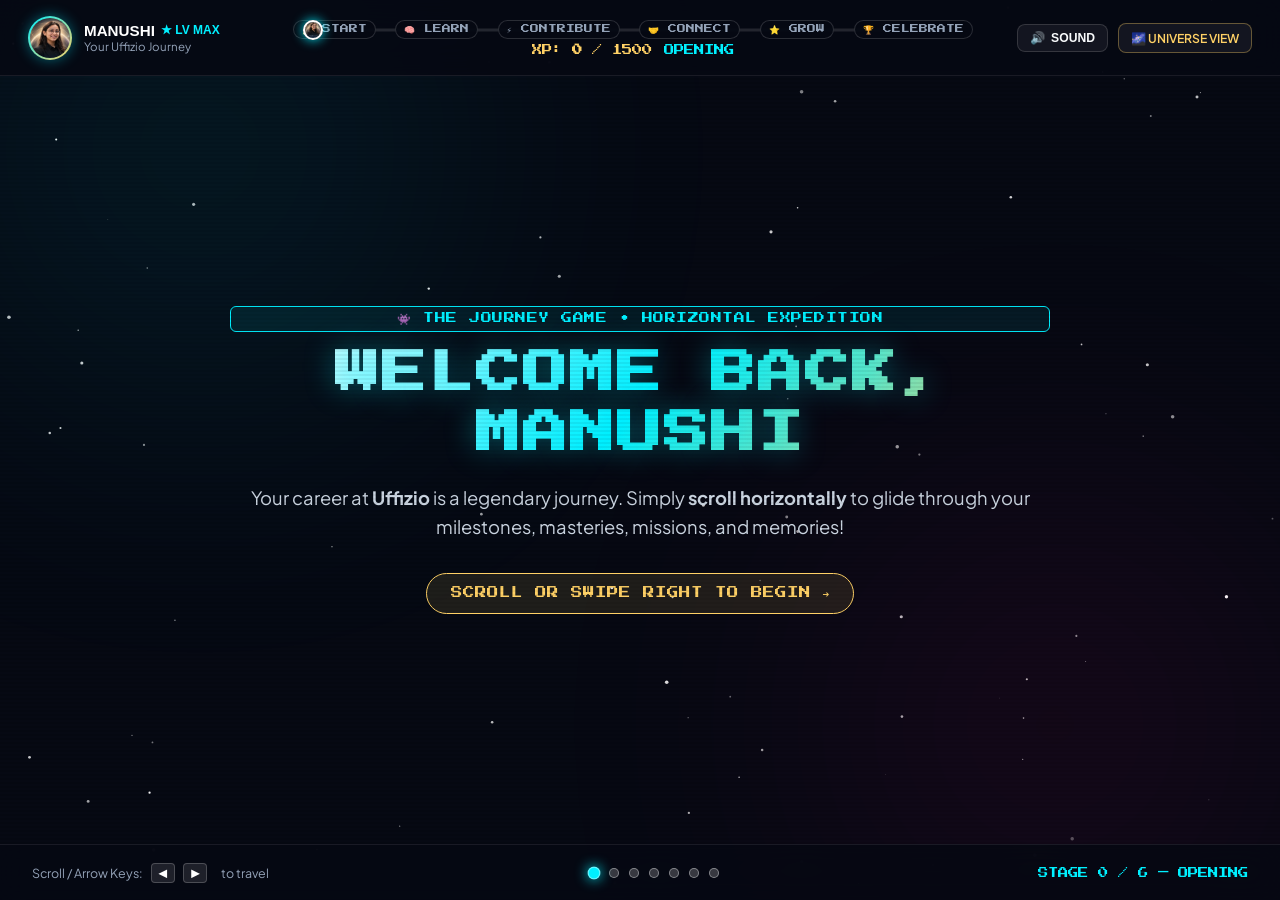
==== commit 257e35e1: "style(typography): replace Space Grotesk font with Helvetica across all pages" ====
--- a/game.html
+++ b/game.html
@@ -7,7 +7,7 @@
   <!-- Google Fonts -->
   <link rel="preconnect" href="https://fonts.googleapis.com">
   <link rel="preconnect" href="https://fonts.gstatic.com" crossorigin>
-  <link href="https://fonts.googleapis.com/css2?family=Press+Start+2P&family=Plus+Jakarta+Sans:wght@300;400;500;600;700;800&family=Space+Grotesk:wght@400;600;700;800&display=swap" rel="stylesheet">
+  <link href="https://fonts.googleapis.com/css2?family=Press+Start+2P&family=Plus+Jakarta+Sans:wght@300;400;500;600;700;800&display=swap" rel="stylesheet">
 
   <style>
     :root {
@@ -23,7 +23,7 @@
       --text-main: #f8fafc;
       --text-muted: #94a3b8;
       --font-arcade: 'Press Start 2P', monospace;
-      --font-display: 'Space Grotesk', sans-serif;
+      --font-display: 'Helvetica', 'Helvetica Neue', Arial, sans-serif;
       --font-body: 'Plus Jakarta Sans', sans-serif;
       --header-h: 76px;
       --bottom-h: 56px;
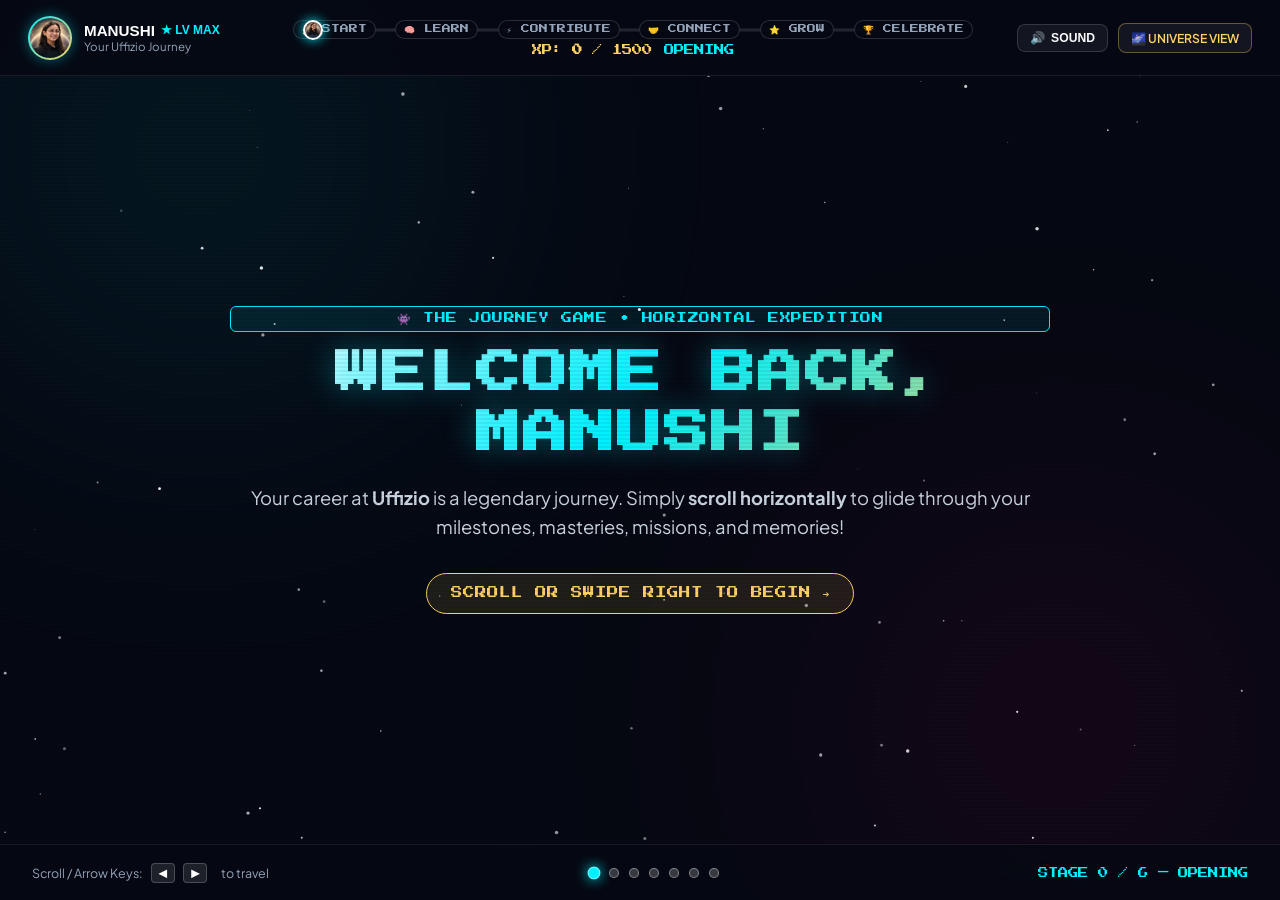
==== commit 0aac4ecf: "refactor(architecture): decouple HTML, CSS, JS and organize assets into dedicated folders" ====
--- a/game.html
+++ b/game.html
@@ -216,7 +216,7 @@
       box-shadow: 0 0 12px var(--cyan-neon);
       transition: left 0.25s ease-out;
       pointer-events: none;
-      background-image: url('manushi_avatar.jpg');
+      background-image: url('assets/images/profiles/manushi_avatar.jpg');
       background-size: cover;
       background-position: center;
     }
@@ -929,7 +929,7 @@
     <!-- Player Info -->
     <div class="player-chip">
       <div class="player-avatar-ring">
-        <img src="manushi_portrait.jpg" alt="Manushi" class="player-avatar-img" onerror="this.src='manushi_avatar.jpg'">
+        <img src="assets/images/profiles/manushi_portrait.jpg" alt="Manushi" class="player-avatar-img" onerror="this.src='assets/images/profiles/manushi_avatar.jpg'">
       </div>
       <div class="player-chip-info">
         <h3>MANUSHI <span style="color:var(--cyan-neon); font-size:0.75rem;">★ LV MAX</span></h3>
@@ -1000,7 +1000,7 @@
       <div class="stage-start-layout">
         <!-- Day 1 Polaroid -->
         <div class="day1-polaroid">
-          <img src="manushi_portrait.jpg" alt="Manushi First Day" class="day1-img" onerror="this.src='manushi_avatar.jpg'">
+          <img src="assets/images/profiles/manushi_portrait.jpg" alt="Manushi First Day" class="day1-img" onerror="this.src='assets/images/profiles/manushi_avatar.jpg'">
           <div class="day1-caption">
             <span>Day 01 at Uffizio 🌟</span>
             <span style="color:#64748b; font-size:0.75rem;">Day 1 Memory</span>
